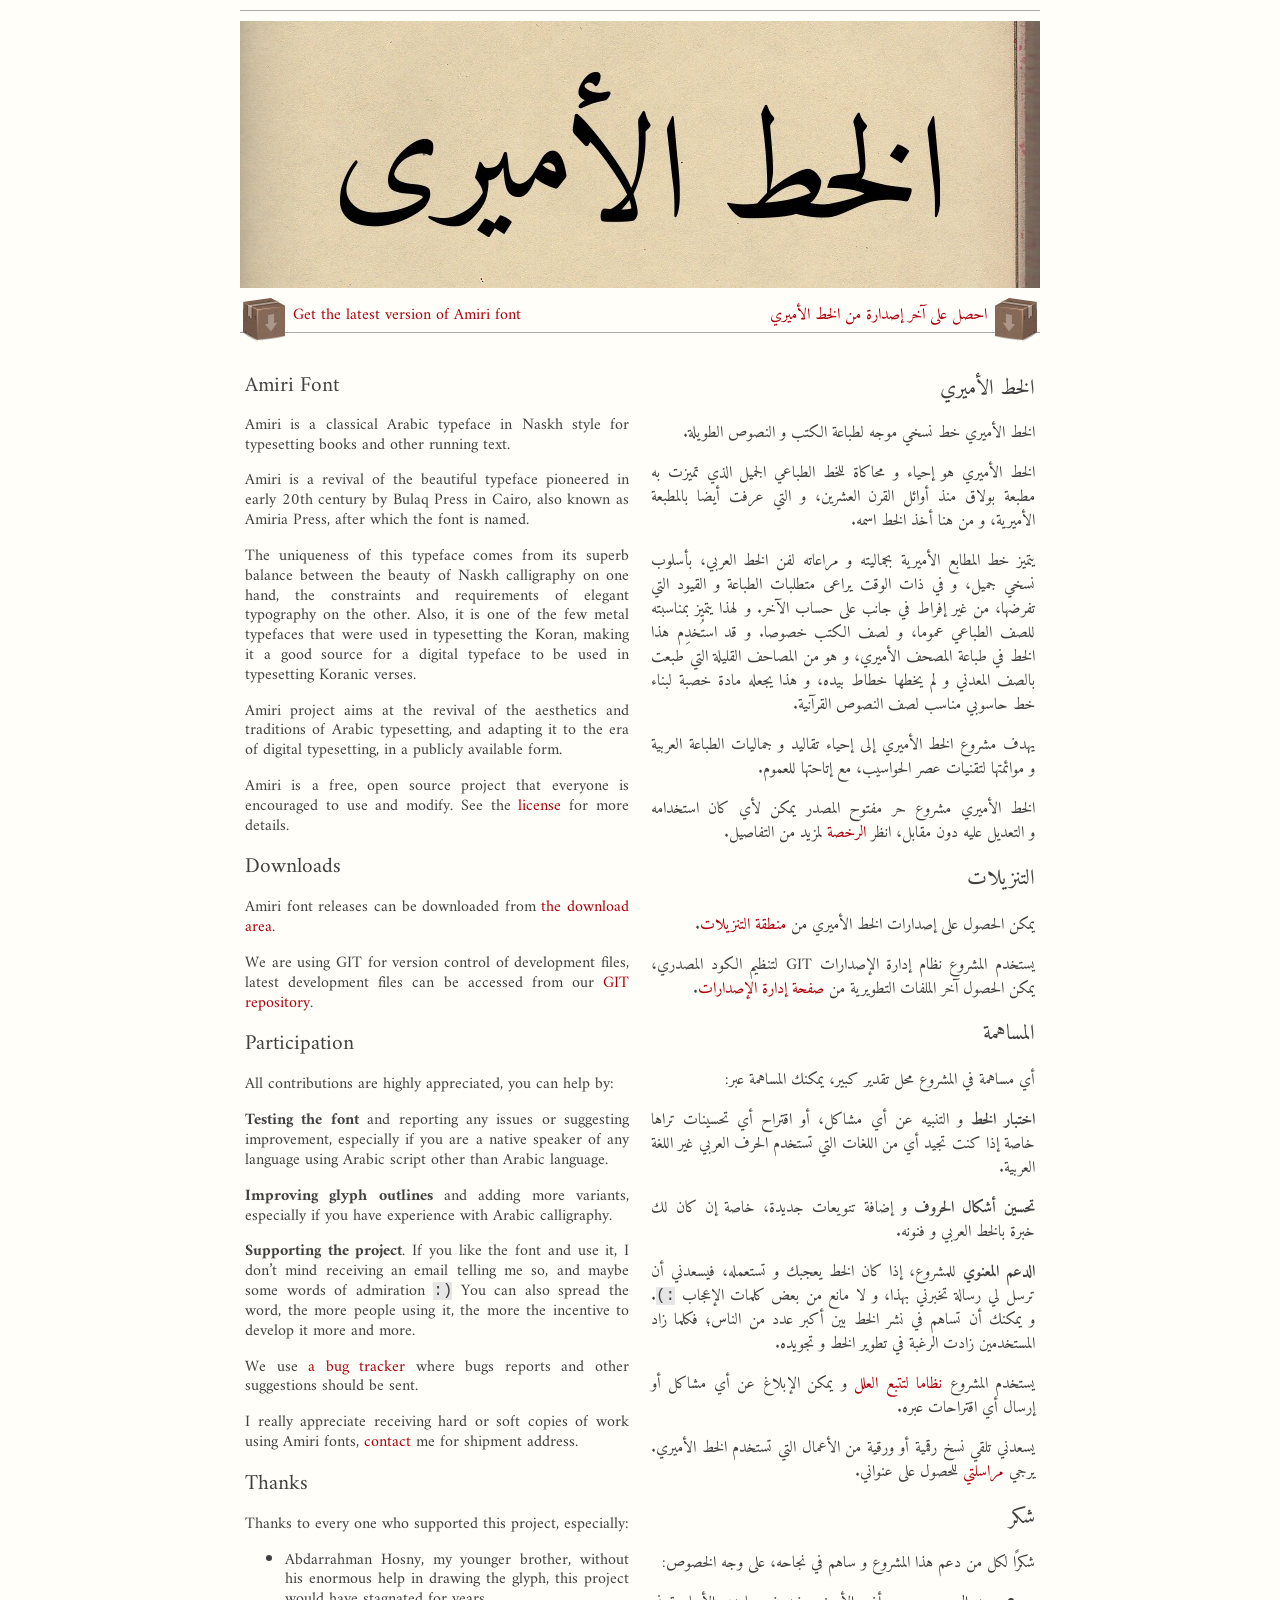
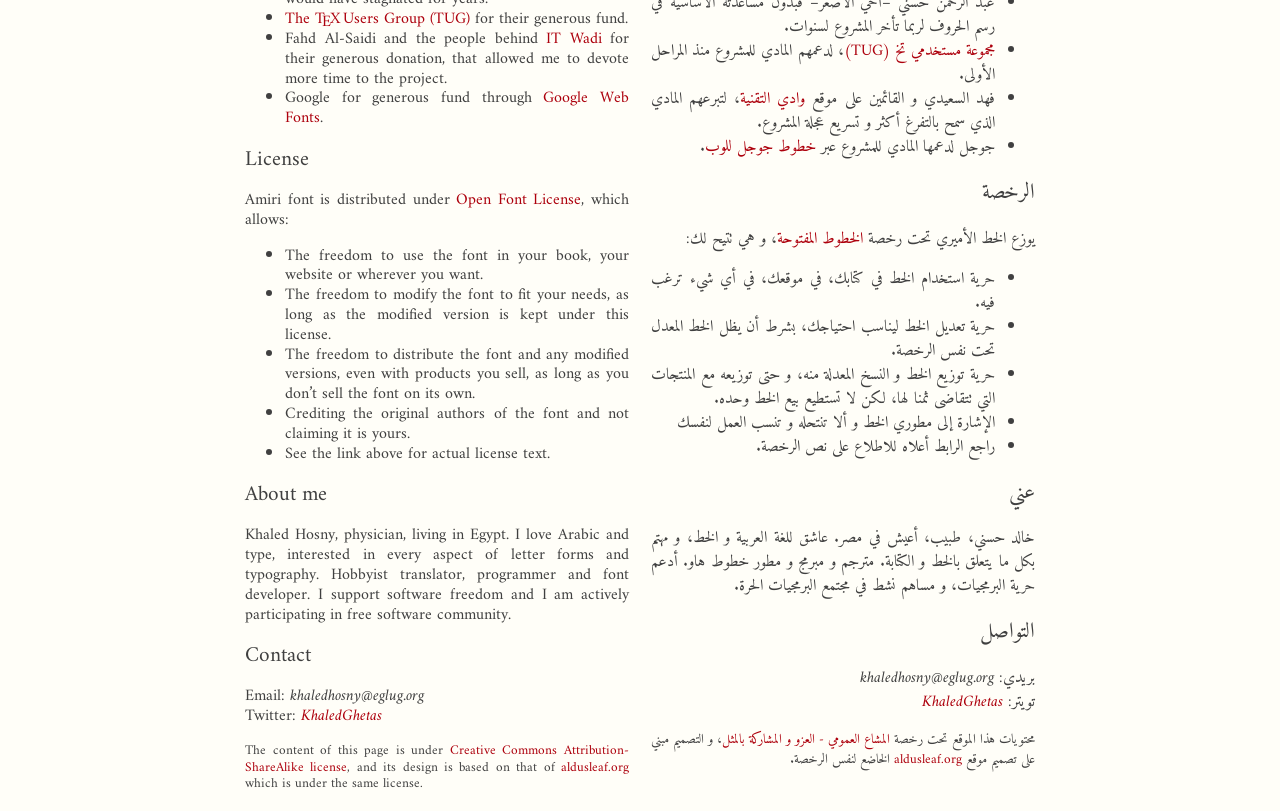
==== index.html @ 36c3dcbc "Another mobile try" ====
<!DOCTYPE html PUBLIC "-//W3C//DTD XHTML 1.0 Transitional//EN" "http://www.w3.org/TR/xhtml1/DTD/xhtml1-transitional.dtd">
<html xmlns="http://www.w3.org/1999/xhtml">
  <head>
    <meta http-equiv="content-type" content="text/html; charset=UTF-8"/>
    <meta name="viewport" content="width=device-width, initial-scale=1.0"/>
    <link href="favicon.png" rel="icon" type="image/png"/>
    <link href="style.css" rel="stylesheet" type="text/css"/>
    <title>مشروع الخط الأميري :: Amiri Font Project</title>
  </head>

  <body>
    <div class="banner">
      <p class="ar" lang="ar">
        <a href="https://github.com/khaledhosny/amiri-font/releases/latest">
          <img align="middle" src="download.png" alt="نزّل"/>
          احصل على آخر إصدارة من الخط الأميري
        </a>
      </p>
      <p class="en">
        <a href="https://github.com/khaledhosny/amiri-font/releases/latest">
          <img align="middle" src="download.png" alt="Download"/>
          Get the latest version of Amiri font
        </a>
      </p>
    </div>

    <div class="column ar" lang="ar">
      <h1>الخط الأميري</h1>
      <p>الخط الأميري خط نسخي موجه لطباعة الكتب و النصوص الطويلة.</p>

      <p>الخط الأميري هو إحياء و محاكاة للخط الطباعي الجميل الذي تميزت به مطبعة
      بولاق منذ أوائل القرن العشرين، و التي عرفت أيضا بالمطبعة الأميرية، و من هنا
      أخذ الخط اسمه.</p>

      <p>يتميز خط المطابع الأميرية بجماليته و مراعاته لفن الخط العربي، بأسلوب
      نسخي جميل، و في ذات الوقت يراعى متطلبات الطباعة و القيود التي تفرضها، من
      غير إفراط في جانب على حساب الآخر. و لهذا يتميز بمناسبته للصف الطباعي
      عموما، و لصف الكتب خصوصا.  و قد استُخدِم هذا الخط في طباعة المصحف الأميري،
      و هو من المصاحف القليلة التي طبعت بالصف المعدني و لم يخطها خطاط بيده،
      و هذا يجعله مادة خصبة لبناء خط حاسوبي مناسب لصف النصوص القرآنية.</p>

      <p>يهدف مشروع الخط الأميري إلى إحياء تقاليد و جماليات الطباعة العربية
      و موائمتها لتقنيات عصر الحواسيب، مع إتاحتها للعموم.</p>

      <p>الخط الأميري مشروع حر مفتوح المصدر يمكن لأي كان استخدامه و التعديل
      عليه دون مقابل، انظر <a href="#الرخصة">الرخصة</a> لمزيد من
      التفاصيل.</p>

      <h2>التنزيلات</h2>
      <p>يمكن الحصول على إصدارات الخط الأميري من
      <a href="https://github.com/khaledhosny/amiri-font/releases">منطقة التنزيلات</a>.</p>

      <p>يستخدم المشروع نظام إدارة الإصدارات GIT لتنظيم الكود المصدري، يمكن
      الحصول آخر الملفات التطويرية من
      <a href="https://github.com/khaledhosny/amiri-font">صفحة إدارة الإصدارات</a>.</p>

      <h2>المساهمة</h2>
      <p>أي مساهمة في المشروع محل تقدير كبير، يمكنك المساهمة عبر:</p>

      <p><strong>اختبار الخط</strong> و التنبيه عن أي مشاكل، أو اقتراح أي
      تحسينات تراها خاصة إذا كنت تجيد أي من اللغات التي تستخدم الحرف العربي
      غير اللغة العربية.</p>

      <p><strong>تحسين أشكال الحروف</strong> و إضافة تنويعات جديدة، خاصة إن
      كان لك خبرة بالخط العربي و فنونه.</p>

      <p><strong>الدعم المعنوي</strong> للمشروع، إذا كان الخط يعجبك و تستعمله،
      فيسعدني أن ترسل لي رسالة تخبرني بهذا، و لا مانع من بعض كلمات الإعجاب
      <code>:)</code>. و يمكنك أن تساهم في نشر الخط بين أكبر عدد من الناس؛ فكلما
      زاد المستخدمين زادت الرغبة في تطوير الخط و تجويده.</p>

      <p>يستخدم المشروع
      <a href="https://github.com/khaledhosny/amiri-font/issues">نظاما لتتبع العلل</a>
      و يمكن الإبلاغ عن أي مشاكل أو إرسال أي اقتراحات عبره.</p>

      <p>يسعدني تلقي نسخ رقمية أو ورقية من الأعمال التي تستخدم الخط الأميري.
      يرجي <a href="#تواصل">مراسلتي</a> للحصول على عنواني.</p>

      <h2>شكر</h2>

      <p>شكرًا لكل من دعم هذا المشروع و ساهم في نجاحه، على وجه الخصوص:</p>

      <ul>
        <li>عبد الرحمن حسني –أخي الأصغر– فبدون مساعدته الأساسية في رسم
        الحروف لربما تأخر المشروع لسنوات.</li>
        <li><a href="http://tug.org">مجموعة مستخدمي تخ (TUG)</a>،
        لدعمهم المادي للمشروع منذ المراحل الأولى.</li>
        <li>فهد السعيدي و القائمين على موقع
        <a href="http://itwadi.com">وادي التقنية</a>،
        لتبرعهم المادي الذي سمح بالتفرغ أكثر و تسريع عجلة المشروع.</li>
        <li>جوجل لدعمها المادي للمشروع عبر
        <a href="http://www.google.com/webfonts">خطوط جوجل للوب</a>.</li>
      </ul>

      <h2 id="الرخصة">الرخصة</h2>
      <p>يوزع الخط الأميري تحت رخصة
      <a href="http://scripts.sil.org/OFL">الخطوط المفتوحة</a>، و هي تتيح لك:</p>
      <ul>
        <li>حرية استخدام الخط في كتابك، في موقعك، في أي شيء ترغب فيه.</li>
        <li>حرية تعديل الخط ليناسب احتياجك، بشرط أن يظل الخط المعدل تحت نفس
        الرخصة.</li>
        <li>حرية توزيع الخط و النسخ المعدلة منه، و حتى توزيعه مع المنتجات
        التي تتقاضى ثمنا لها، لكن لا تستطيع بيع الخط وحده.</li>
        <li>الإشارة إلى مطوري الخط و ألا تنتحله و تنسب العمل لنفسك</li>
        <li>راجع الرابط أعلاه للاطلاع على نص الرخصة.</li>
      </ul>

      <h2>عني</h2>
      <p>خالد حسني، طبيب، أعيش في مصر. عاشق للغة العربية و الخط، و مهتم بكل ما
      يتعلق بالخط و الكتابة. مترجم و مبرمج و مطور خطوط هاو. أدعم حرية البرمجيات،
      و مساهم نشط في مجتمع البرمجيات الحرة.</p>

      <h2 id="تواصل">التواصل</h2>
      <p>بريدي: <em>khaledhosny@eglug.org</em></br>
      تويتر: <a href="http://twitter.com/khaledghetas"><em>KhaledGhetas</em></a></p>

      <p><small>محتويات هذا الموقع تحت رخصة
      <a href="http://creativecommons.org/licenses/by-sa/3.0/">المشاع العمومي - العزو و المشاركة بالمثل</a>،
      و التصميم مبني على تصميم موقع
      <a href="http://aldusleaf.org/">aldusleaf.org</a>
      الخاضع لنفس الرخصة.</small></p>
    </div>

    <div class="column en" lang="en">
      <h1>Amiri Font</h1>
      <p>Amiri is a classical Arabic typeface in Naskh style for typesetting
      books and other running text.</p>

      <p>Amiri is a revival of the beautiful typeface pioneered in early 20th
      century by Bulaq Press in Cairo, also known as Amiria Press, after which
      the font is named.</p>

      <p>The uniqueness of this typeface comes from its superb balance between
      the beauty of Naskh calligraphy on one hand, the constraints and
      requirements of elegant typography on the other.  Also, it is one of the
      few metal typefaces that were used in typesetting the Koran, making it a
      good source for a digital typeface to be used in typesetting Koranic
      verses.</p>

      <p>Amiri project aims at the revival of the aesthetics and traditions of
      Arabic typesetting, and adapting it to the era of digital typesetting, in
      a publicly available form.</p>

      <p>Amiri is a free, open source project that everyone is encouraged to
      use and modify. See the <a href="#license">license</a> for more
      details.</p>

      <h2>Downloads</h2>
      <p>Amiri font releases can be downloaded from
      <a href="https://github.com/khaledhosny/amiri-font/releases">the download area</a>.
      </p>

      <p>We are using GIT for version control of development files, latest
      development files can be accessed from our
      <a href="https://github.com/khaledhosny/amiri-font">GIT repository</a>.
      </p>

      <h2>Participation</h2>

      <p>All contributions are highly appreciated, you can help by:</p>

      <p><strong>Testing the font</strong> and reporting any issues or
      suggesting improvement, especially if you are a native speaker of any
      language using Arabic script other than Arabic language.</p>

      <p><strong>Improving glyph outlines</strong> and adding more variants,
      especially if you have experience with Arabic calligraphy.</p>

      <p><strong>Supporting the project</strong>.  If you like the font and
      use it, I don’t mind receiving an email telling me so, and maybe some
      words of admiration <code>:)</code> You can also spread the word, the more
      people using it, the more the incentive to develop it more and
      more.</p>

      <p>We use
      <a href="https://github.com/khaledhosny/amiri-font/issues">a bug tracker</a>
      where bugs reports and other suggestions should be sent.</p>

      <p>I really appreciate receiving hard or soft copies of work using Amiri
      fonts, <a href="#contact">contact</a> me for shipment address.</p>

      <h2>Thanks</h2>

      <p>Thanks to every one who supported this project, especially:</p>

      <ul>
        <li>Abdarrahman Hosny, my younger brother, without his enormous
        help in drawing the glyph, this project would have stagnated for
        years.</li>
        <li><a href="http://tug.org">The <span class="TEX">T<span
              class="E">E</span>X</span> Users Group (TUG)</a> for their
        generous fund.</li>
        <li>Fahd Al-Saidi and the people behind
        <a href="http://itwadi.com">IT Wadi</a> for their generous
        donation, that allowed me to devote more time to the project.</li>
        <li>Google for generous fund through
        <a href="http://www.google.com/webfonts">Google Web Fonts</a>.</li>
      </ul>

      <h2 id="license">License</h2>
      <p>Amiri font is distributed under
      <a href="http://scripts.sil.org/OFL">Open Font License</a>,
      which allows:</p>

      <ul>
        <li>The freedom to use the font in your book, your website
        or wherever you want.</li>
        <li>The freedom to modify the font to fit your needs, as
        long as the modified version is kept under this license.</li>
        <li>The freedom to distribute the font and any modified
        versions, even with products you sell, as long as you don’t
        sell the font on its own.</li>
        <li>Crediting the original authors of the font and
        not claiming it is yours.</li>
        <li>See the link above for actual license text.</li>
      </ul>

      <h2>About me</h2>
      <p>Khaled Hosny, physician, living in Egypt.  I love Arabic and type,
      interested in every aspect of letter forms and typography. Hobbyist
      translator, programmer and font developer.  I support software freedom
      and I am actively participating in free software community.</p>

      <h2 id="contact">Contact</h2>
      <p>Email: <em>khaledhosny@eglug.org</em></br>
      Twitter: <a href="http://twitter.com/khaledghetas"><em>KhaledGhetas</em></a></p>

      <p><small>The content of this page is under
      <a href="http://creativecommons.org/licenses/by-sa/3.0/" target="_blank">Creative Commons Attribution-ShareAlike license</a>,
      and its design is based on that of <a href="http://aldusleaf.org/">aldusleaf.org</a>
      which is under the same license.</small></p>
    </div>
  </body>
</html>
---- style.css ----
@import url(http://fonts.googleapis.com/css?family=Amiri:400,700,400italic&subset=latin,arabic);

html {
   color: #404040;
   background-color: #fffef8
}

body {
   margin: 0 auto;
   width: 800px;
   font-family: Amiri, serif;
   font-size: 12pt;
   text-align: justify;
}

h1, h2 {
   font-size: 16pt;
   font-weight: 400;
}

a {
   text-decoration: none;
   color: #ad000d;
}

code {
   background: #E6E6E6;
   font-family: Inconsolata, monospace;
}

.ar {
   direction: rtl;
   line-height: 1.5;
   float: right;
   right: 5px;
}

.en {
   hyphens: auto;
   -moz-hyphens: auto;
   -webkit-hyphens: auto;
   direction: ltr;
   line-height: 1.24;
   float: left;
   left: 5px;
}

.column {
   position: relative;
   width: 48%;
}

.banner {
   background: url(banner.jpg) no-repeat 0 10px  /100%;
   border-top: 1px solid #aaaaaa;
   border-bottom: 1px solid #aaaaaa;
   margin: 10px 0;
   padding-top: 33.5%;
   padding-bottom: 53px;
}

.banner .ar img {
   transform: scaleX(-1);
}

span.TEX {
   letter-spacing: -0.125em;
}

span.TEX span.E {
   left: -0.0417em;
   position: relative;
   top: 0.5ex;
}

@media screen and (max-device-width: 800px) {
   body {
      width: 100%;
   }
}

@media screen and (max-device-width: 600px) {
   .column {
      width: 98%;
   }

   .ar, .en {
      float: none;
      margin: 0 auto;
      right: 0px;
      left: 0px;
   }

   .banner {
      background-image: none;
      border: none;
      padding: 5px;
      margin: 0 auto;
   }

   h1 {
      text-align: center;
   }

   .banner img {
      display: none;
   }
}
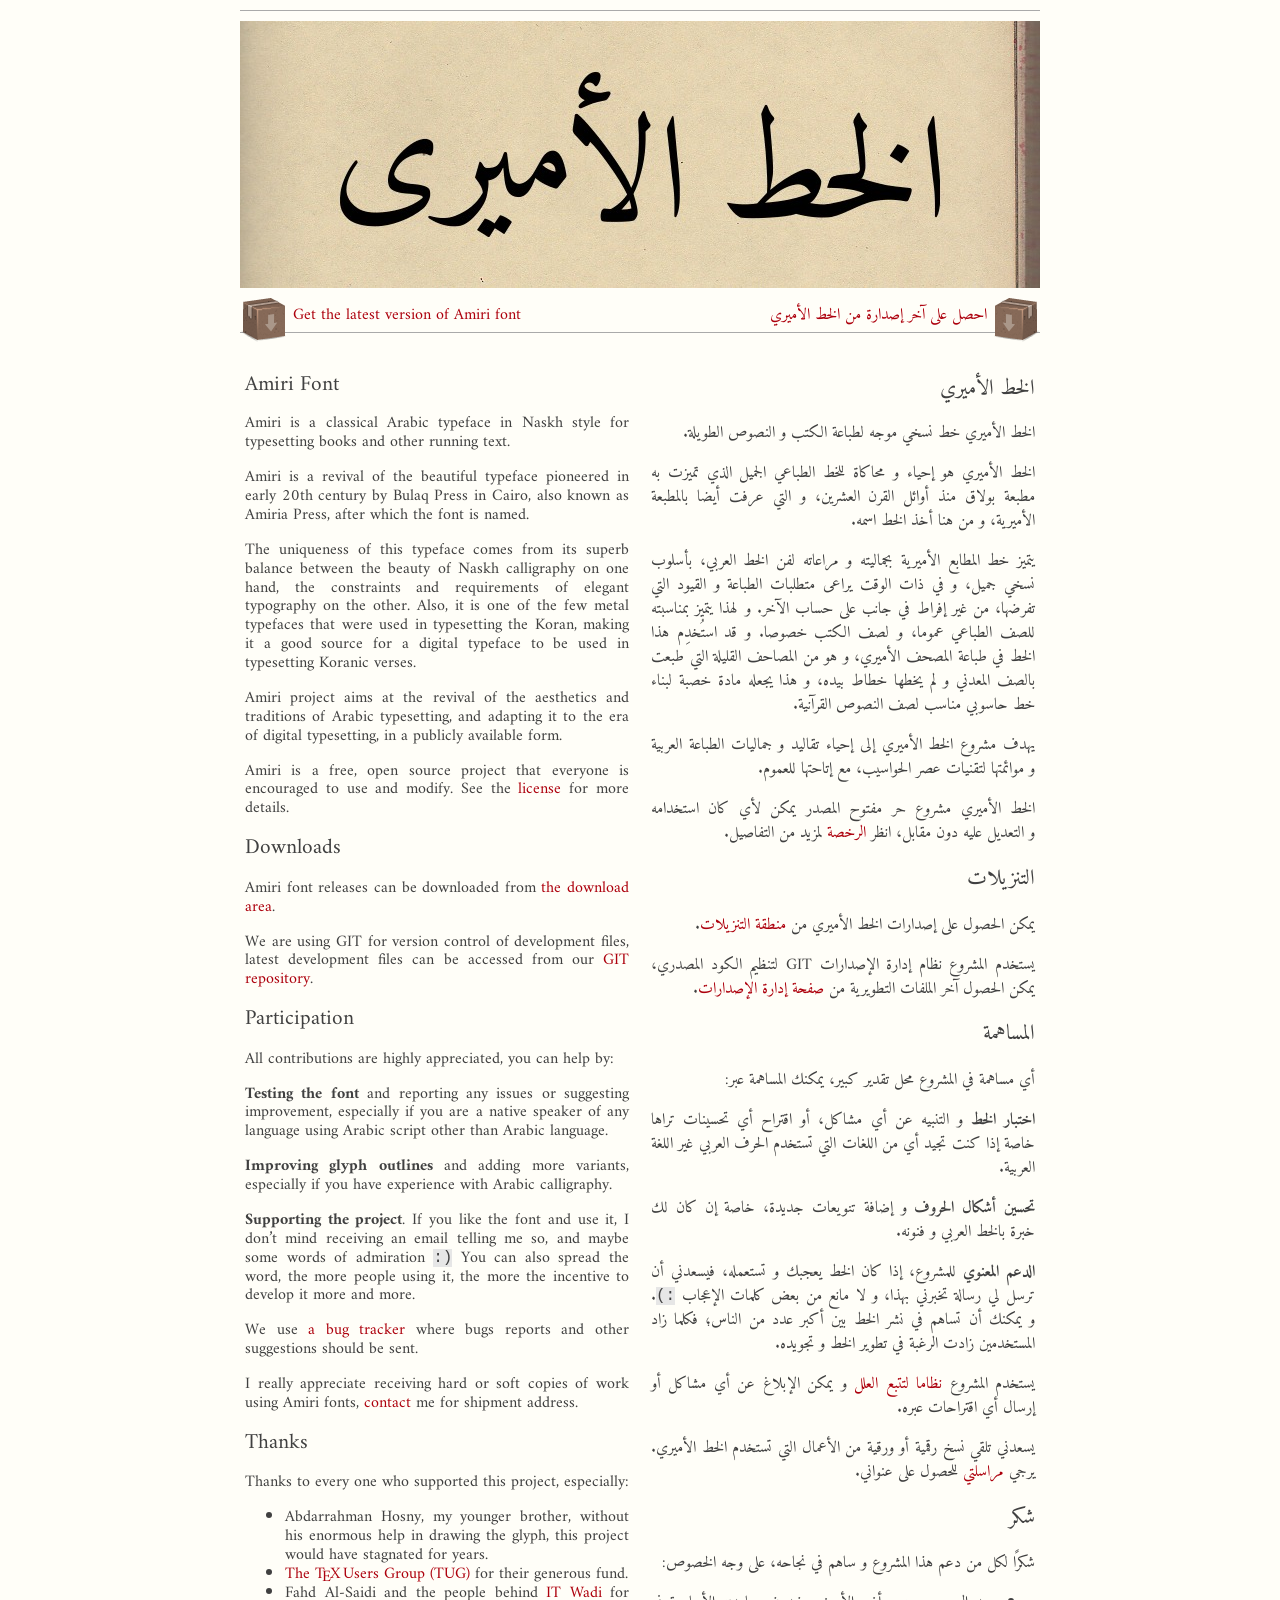
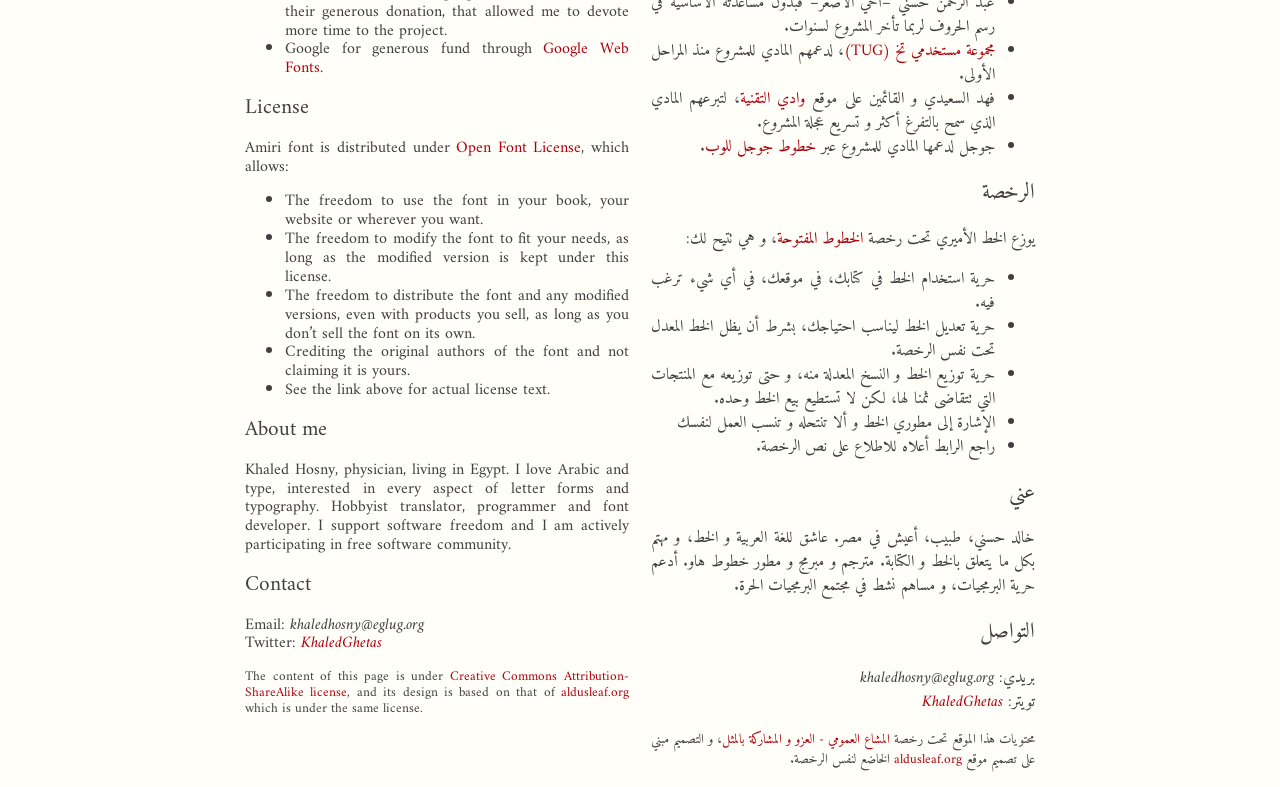
==== commit ec6daca1: "Update URL" ====
--- a/index.html
+++ b/index.html
@@ -11,13 +11,13 @@
   <body>
     <div class="banner">
       <p class="ar" lang="ar">
-        <a href="https://github.com/khaledhosny/amiri-font/releases/latest">
+        <a href="https://github.com/alif-type/amiri-font/releases/latest">
           <img align="middle" src="download.png" alt="نزّل"/>
           احصل على آخر إصدارة من الخط الأميري
         </a>
       </p>
       <p class="en">
-        <a href="https://github.com/khaledhosny/amiri-font/releases/latest">
+        <a href="https://github.com/alif-type/amiri-font/releases/latest">
           <img align="middle" src="download.png" alt="Download"/>
           Get the latest version of Amiri font
         </a>
@@ -48,11 +48,11 @@
 
       <h2>التنزيلات</h2>
       <p>يمكن الحصول على إصدارات الخط الأميري من
-      <a href="https://github.com/khaledhosny/amiri-font/releases">منطقة التنزيلات</a>.</p>
+      <a href="https://github.com/alif-type/amiri-font/releases">منطقة التنزيلات</a>.</p>
 
       <p>يستخدم المشروع نظام إدارة الإصدارات GIT لتنظيم الكود المصدري، يمكن
       الحصول آخر الملفات التطويرية من
-      <a href="https://github.com/khaledhosny/amiri-font">صفحة إدارة الإصدارات</a>.</p>
+      <a href="https://github.com/alif-type/amiri-font">صفحة إدارة الإصدارات</a>.</p>
 
       <h2>المساهمة</h2>
       <p>أي مساهمة في المشروع محل تقدير كبير، يمكنك المساهمة عبر:</p>
@@ -70,7 +70,7 @@
       زاد المستخدمين زادت الرغبة في تطوير الخط و تجويده.</p>
 
       <p>يستخدم المشروع
-      <a href="https://github.com/khaledhosny/amiri-font/issues">نظاما لتتبع العلل</a>
+      <a href="https://github.com/alif-type/amiri-font/issues">نظاما لتتبع العلل</a>
       و يمكن الإبلاغ عن أي مشاكل أو إرسال أي اقتراحات عبره.</p>
 
       <p>يسعدني تلقي نسخ رقمية أو ورقية من الأعمال التي تستخدم الخط الأميري.
@@ -147,12 +147,12 @@
 
       <h2>Downloads</h2>
       <p>Amiri font releases can be downloaded from
-      <a href="https://github.com/khaledhosny/amiri-font/releases">the download area</a>.
+      <a href="https://github.com/alif-type/amiri-font/releases">the download area</a>.
       </p>
 
       <p>We are using GIT for version control of development files, latest
       development files can be accessed from our
-      <a href="https://github.com/khaledhosny/amiri-font">GIT repository</a>.
+      <a href="https://github.com/alif-type/amiri-font">GIT repository</a>.
       </p>
 
       <h2>Participation</h2>
@@ -173,7 +173,7 @@
       more.</p>
 
       <p>We use
-      <a href="https://github.com/khaledhosny/amiri-font/issues">a bug tracker</a>
+      <a href="https://github.com/alif-type/amiri-font/issues">a bug tracker</a>
       where bugs reports and other suggestions should be sent.</p>
 
       <p>I really appreciate receiving hard or soft copies of work using Amiri
--- a/style.css
+++ b/style.css
@@ -1,4 +1,5 @@
-@import url(http://fonts.googleapis.com/css?family=Amiri:400,700,400italic&subset=latin,arabic);
+@import url(http://fonts.googleapis.com/css?family=Amiri:400,700&subset=latin,arabic);
+@import url(http://fonts.googleapis.com/css?family=Amiri:400italic&subset=latin);
 
 html {
    color: #404040;
@@ -40,7 +41,7 @@
    -moz-hyphens: auto;
    -webkit-hyphens: auto;
    direction: ltr;
-   line-height: 1.24;
+   line-height: 1.18;
    float: left;
    left: 5px;
 }
@@ -73,13 +74,13 @@
    top: 0.5ex;
 }
 
-@media screen and (max-device-width: 800px) {
+@media screen and (max-width: 800px) {
    body {
       width: 100%;
    }
 }
 
-@media screen and (max-device-width: 600px) {
+@media screen and (max-width: 500px) {
    .column {
       width: 98%;
    }
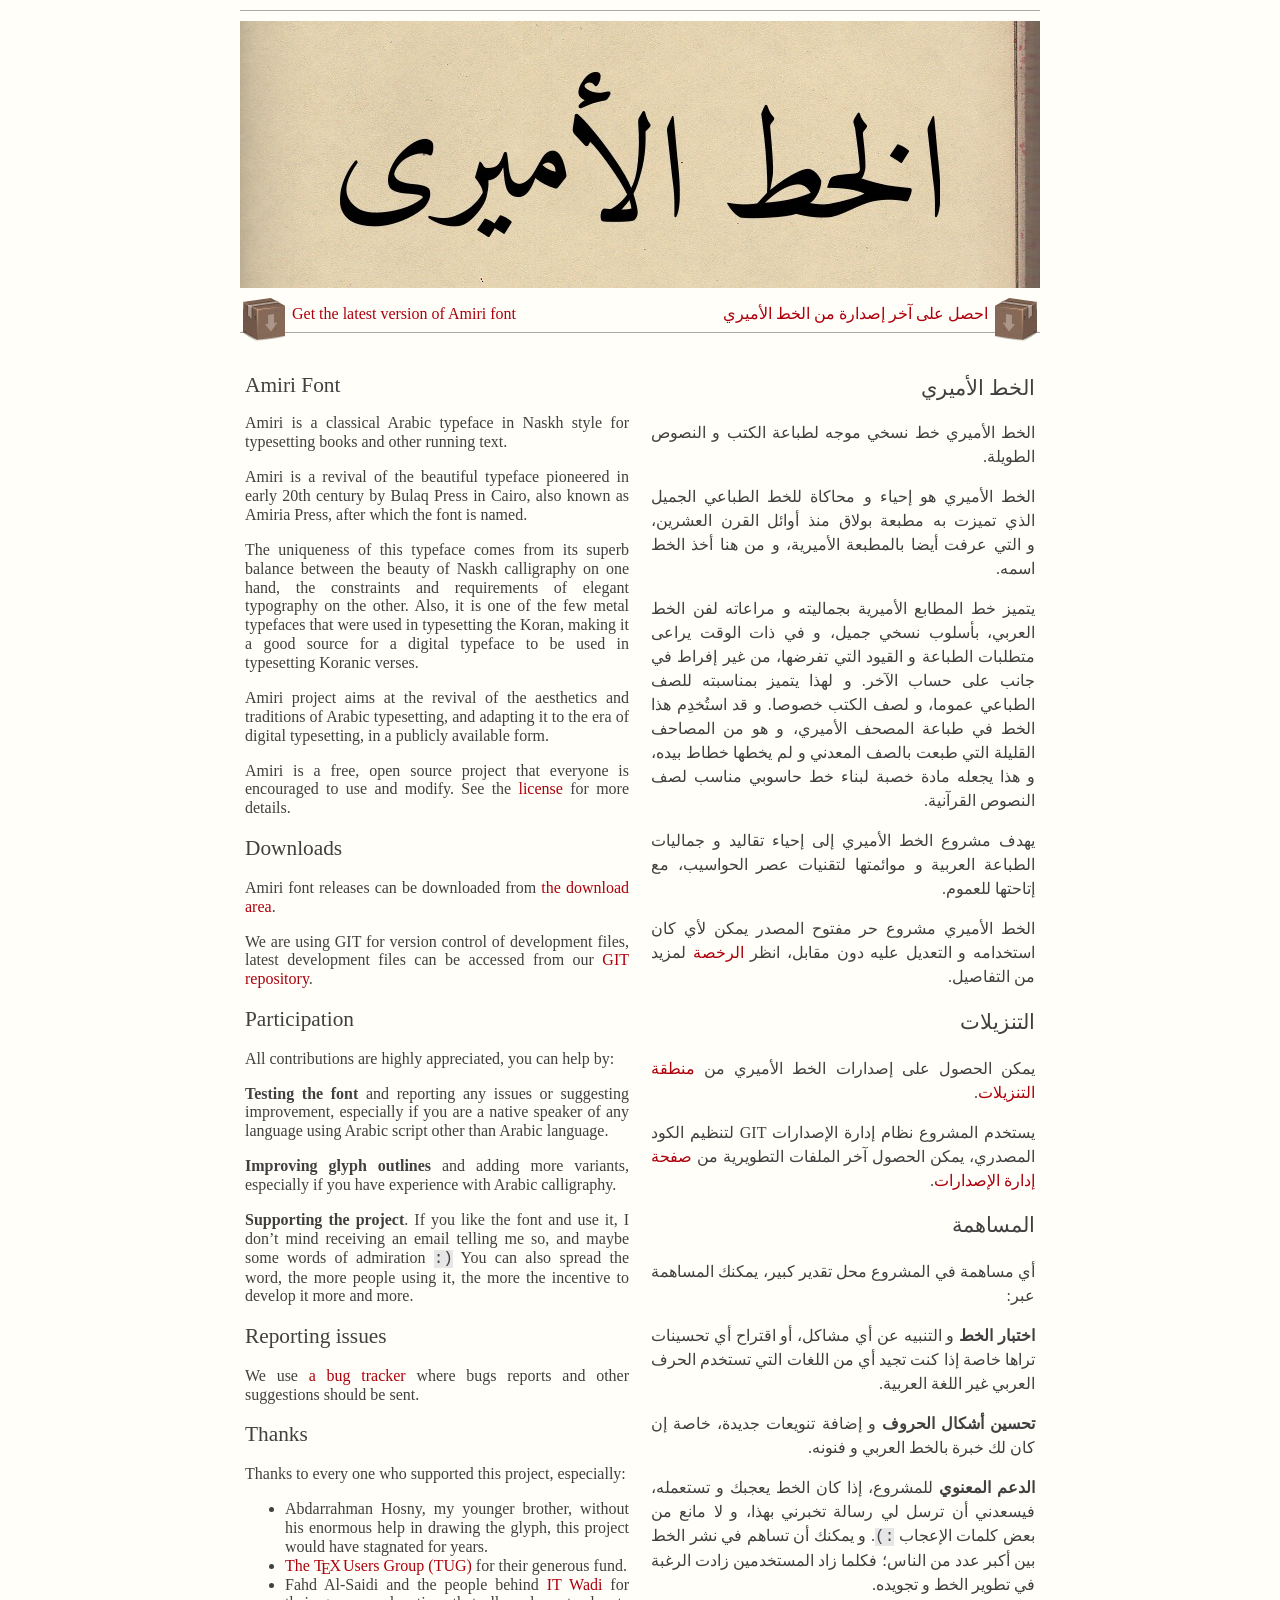
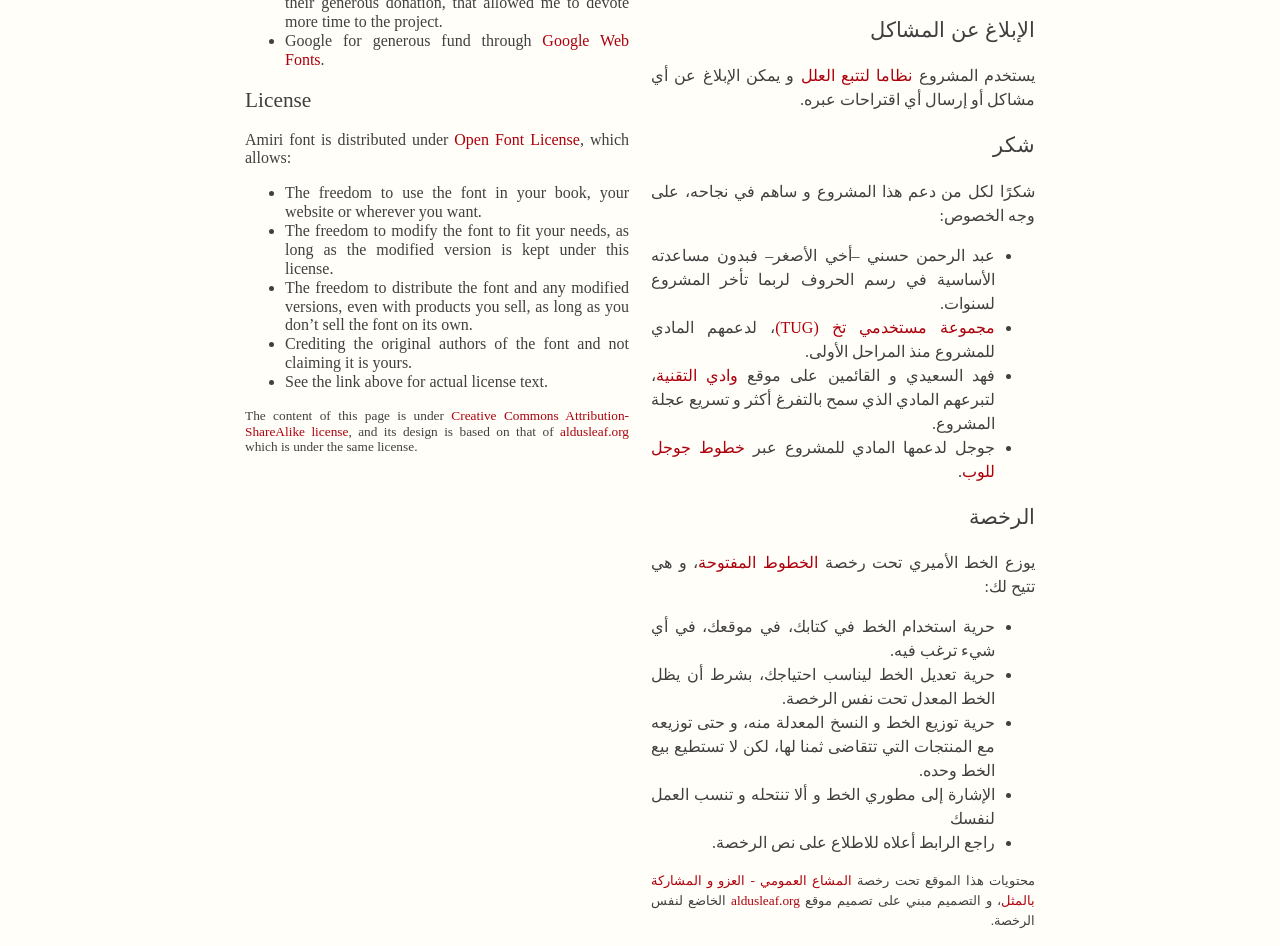
==== commit 66a4d999: "Remove email and twitter, make clear where to report issues" ====
--- a/index.html
+++ b/index.html
@@ -6,6 +6,14 @@
     <link href="favicon.png" rel="icon" type="image/png"/>
     <link href="style.css" rel="stylesheet" type="text/css"/>
     <title>مشروع الخط الأميري :: Amiri Font Project</title>
+    <!-- Global site tag (gtag.js) - Google Analytics -->
+    <script async src="https://www.googletagmanager.com/gtag/js?id=UA-10250277-5"></script>
+    <script>
+      window.dataLayer = window.dataLayer || [];
+      function gtag(){dataLayer.push(arguments);}
+      gtag('js', new Date());
+      gtag('config', 'UA-10250277-5');
+    </script>
   </head>
 
   <body>
@@ -69,12 +77,10 @@
       <code>:)</code>. و يمكنك أن تساهم في نشر الخط بين أكبر عدد من الناس؛ فكلما
       زاد المستخدمين زادت الرغبة في تطوير الخط و تجويده.</p>
 
+      <h2>الإبلاغ عن المشاكل</h2>
       <p>يستخدم المشروع
       <a href="https://github.com/alif-type/amiri-font/issues">نظاما لتتبع العلل</a>
       و يمكن الإبلاغ عن أي مشاكل أو إرسال أي اقتراحات عبره.</p>
-
-      <p>يسعدني تلقي نسخ رقمية أو ورقية من الأعمال التي تستخدم الخط الأميري.
-      يرجي <a href="#تواصل">مراسلتي</a> للحصول على عنواني.</p>
 
       <h2>شكر</h2>
 
@@ -105,15 +111,6 @@
         <li>راجع الرابط أعلاه للاطلاع على نص الرخصة.</li>
       </ul>
 
-      <h2>عني</h2>
-      <p>خالد حسني، طبيب، أعيش في مصر. عاشق للغة العربية و الخط، و مهتم بكل ما
-      يتعلق بالخط و الكتابة. مترجم و مبرمج و مطور خطوط هاو. أدعم حرية البرمجيات،
-      و مساهم نشط في مجتمع البرمجيات الحرة.</p>
-
-      <h2 id="تواصل">التواصل</h2>
-      <p>بريدي: <em>khaledhosny@eglug.org</em></br>
-      تويتر: <a href="http://twitter.com/khaledghetas"><em>KhaledGhetas</em></a></p>
-
       <p><small>محتويات هذا الموقع تحت رخصة
       <a href="http://creativecommons.org/licenses/by-sa/3.0/">المشاع العمومي - العزو و المشاركة بالمثل</a>،
       و التصميم مبني على تصميم موقع
@@ -172,12 +169,10 @@
       people using it, the more the incentive to develop it more and
       more.</p>
 
+      <h2>Reporting issues</h2>
       <p>We use
       <a href="https://github.com/alif-type/amiri-font/issues">a bug tracker</a>
       where bugs reports and other suggestions should be sent.</p>
-
-      <p>I really appreciate receiving hard or soft copies of work using Amiri
-      fonts, <a href="#contact">contact</a> me for shipment address.</p>
 
       <h2>Thanks</h2>
 
@@ -215,16 +210,6 @@
         <li>See the link above for actual license text.</li>
       </ul>
 
-      <h2>About me</h2>
-      <p>Khaled Hosny, physician, living in Egypt.  I love Arabic and type,
-      interested in every aspect of letter forms and typography. Hobbyist
-      translator, programmer and font developer.  I support software freedom
-      and I am actively participating in free software community.</p>
-
-      <h2 id="contact">Contact</h2>
-      <p>Email: <em>khaledhosny@eglug.org</em></br>
-      Twitter: <a href="http://twitter.com/khaledghetas"><em>KhaledGhetas</em></a></p>
-
       <p><small>The content of this page is under
       <a href="http://creativecommons.org/licenses/by-sa/3.0/" target="_blank">Creative Commons Attribution-ShareAlike license</a>,
       and its design is based on that of <a href="http://aldusleaf.org/">aldusleaf.org</a>
--- a/style.css
+++ b/style.css
@@ -1,5 +1,23 @@
-@import url(http://fonts.googleapis.com/css?family=Amiri:400,700&subset=latin,arabic);
-@import url(http://fonts.googleapis.com/css?family=Amiri:400italic&subset=latin);
+@font-face {
+  font-family: Amiri;
+  font-style: normal;
+  font-weight: 400;
+  src: url('Amiri-Regular.ttf') format('truetype');
+}
+
+@font-face {
+  font-family: Amiri;
+  font-style: normal;
+  font-weight: 700;
+  src: url('Amiri-Bold.ttf') format('truetype');
+}
+
+@font-face {
+  font-family: Amiri;
+  font-style: italic;
+  font-weight: 400;
+  src: url('Amiri-Slanted.ttf') format('truetype');
+}
 
 html {
    color: #404040;
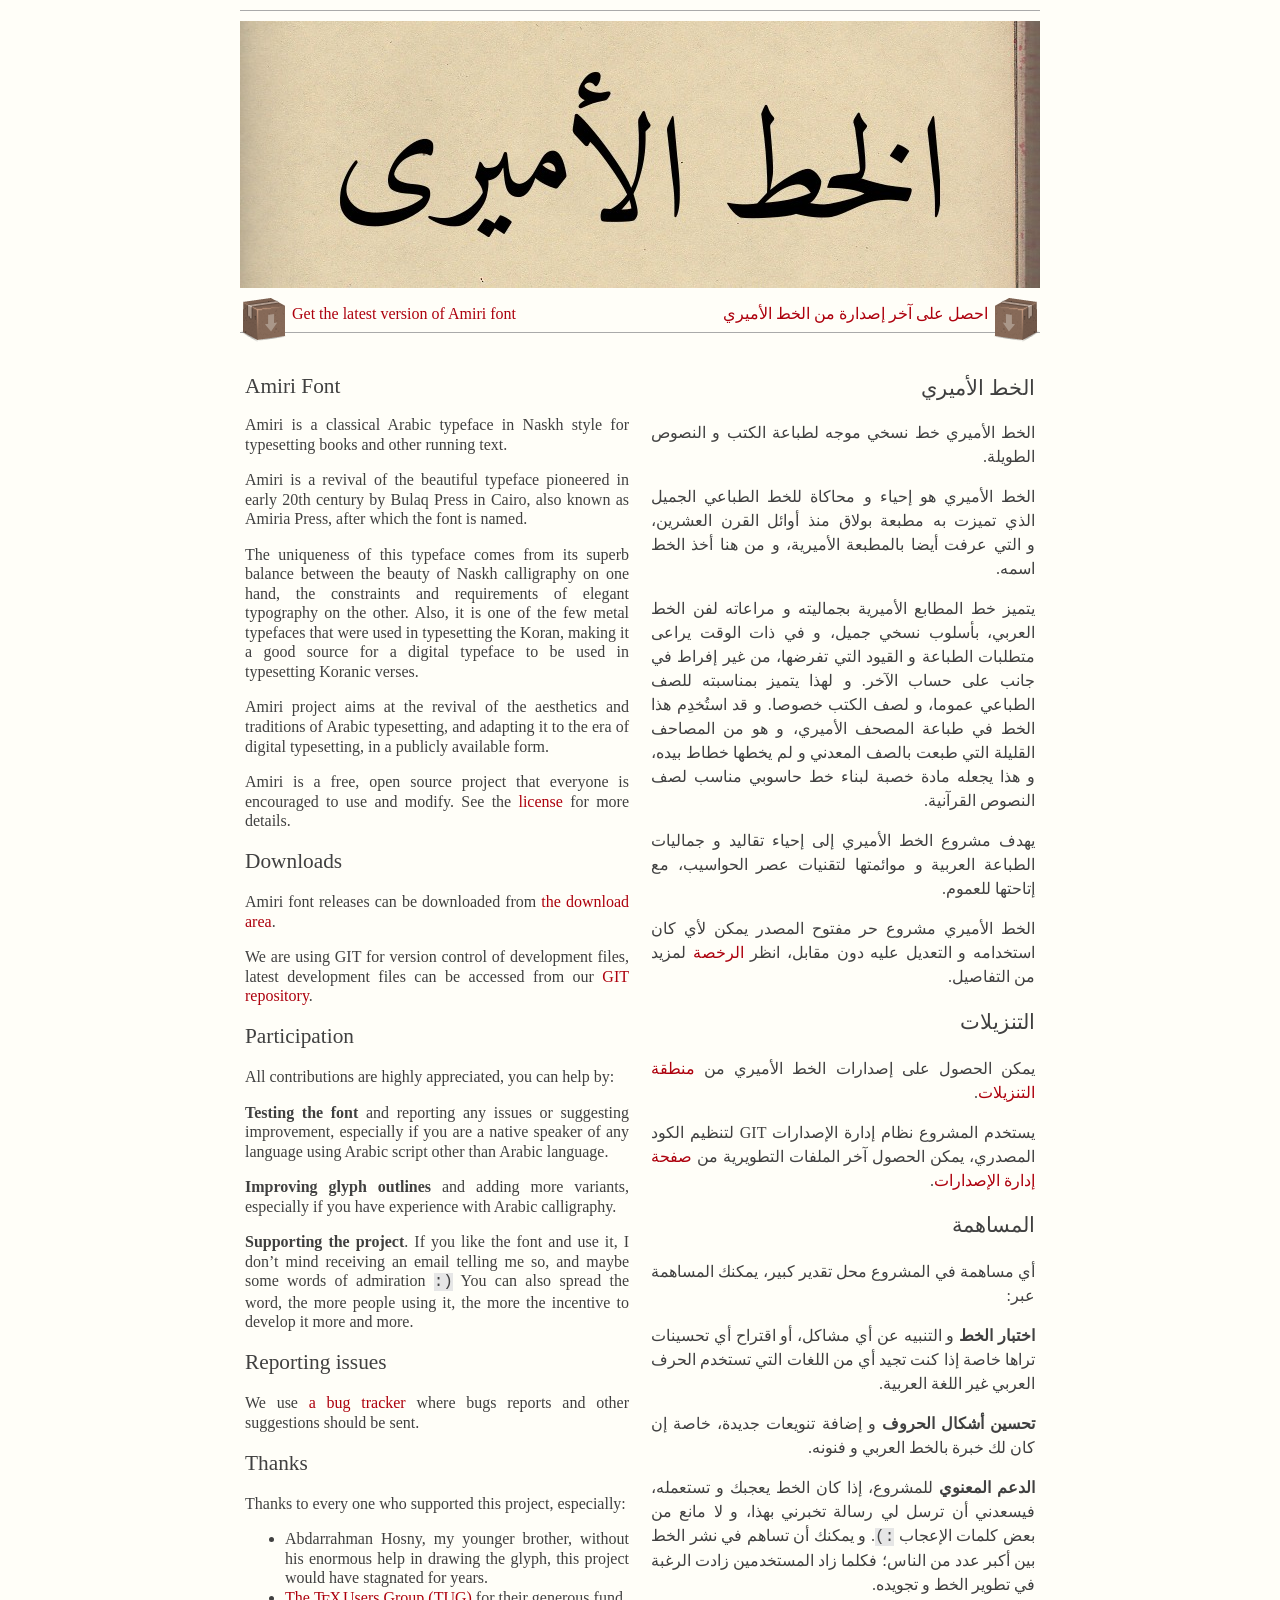
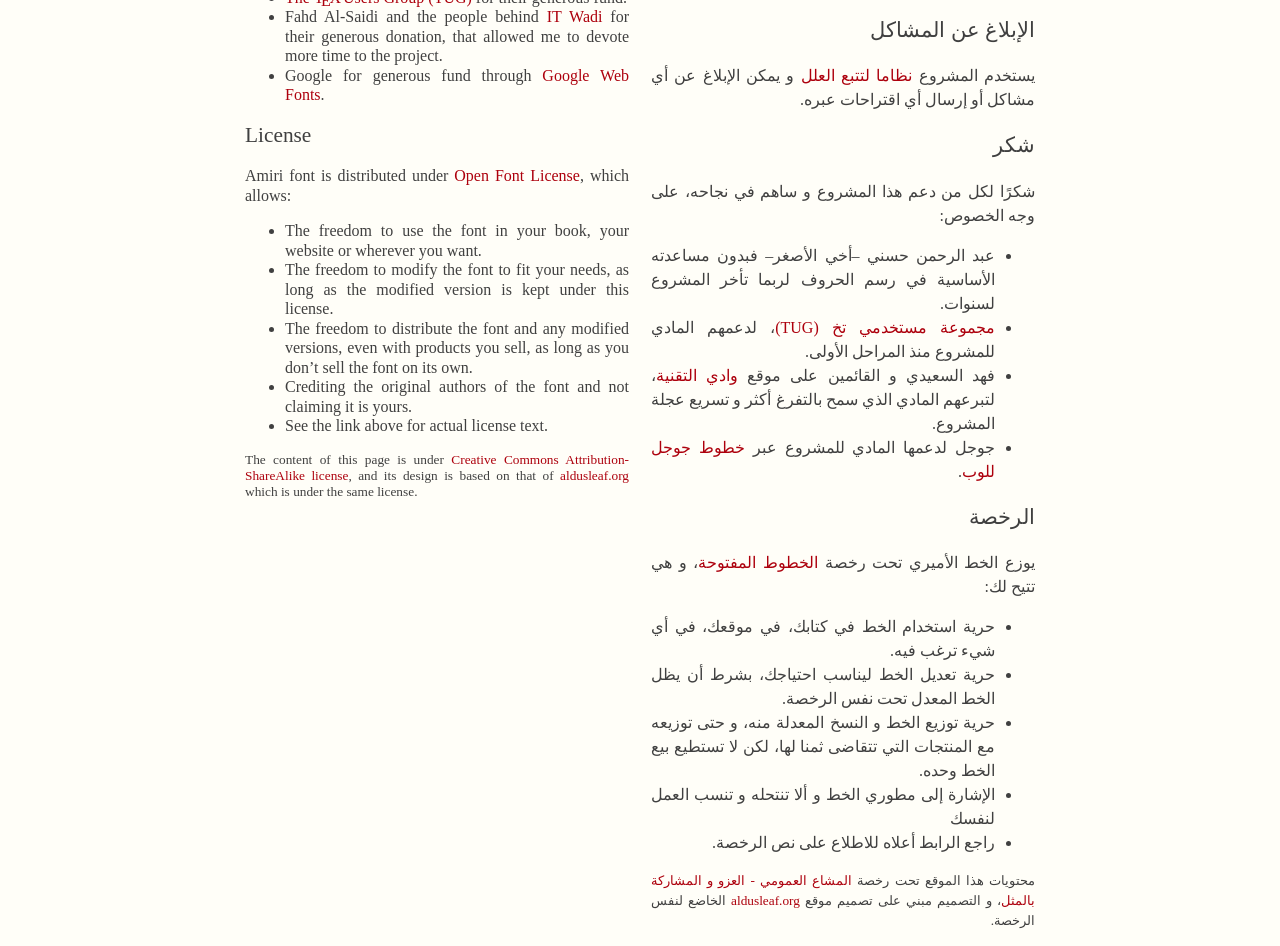
==== commit 120d72f7: "No more analytics" ====
--- a/index.html
+++ b/index.html
@@ -6,14 +6,6 @@
     <link href="favicon.png" rel="icon" type="image/png"/>
     <link href="style.css" rel="stylesheet" type="text/css"/>
     <title>مشروع الخط الأميري :: Amiri Font Project</title>
-    <!-- Global site tag (gtag.js) - Google Analytics -->
-    <script async src="https://www.googletagmanager.com/gtag/js?id=UA-10250277-5"></script>
-    <script>
-      window.dataLayer = window.dataLayer || [];
-      function gtag(){dataLayer.push(arguments);}
-      gtag('js', new Date());
-      gtag('config', 'UA-10250277-5');
-    </script>
   </head>
 
   <body>
--- a/style.css
+++ b/style.css
@@ -59,7 +59,7 @@
    -moz-hyphens: auto;
    -webkit-hyphens: auto;
    direction: ltr;
-   line-height: 1.18;
+   line-height: 1.22;
    float: left;
    left: 5px;
 }
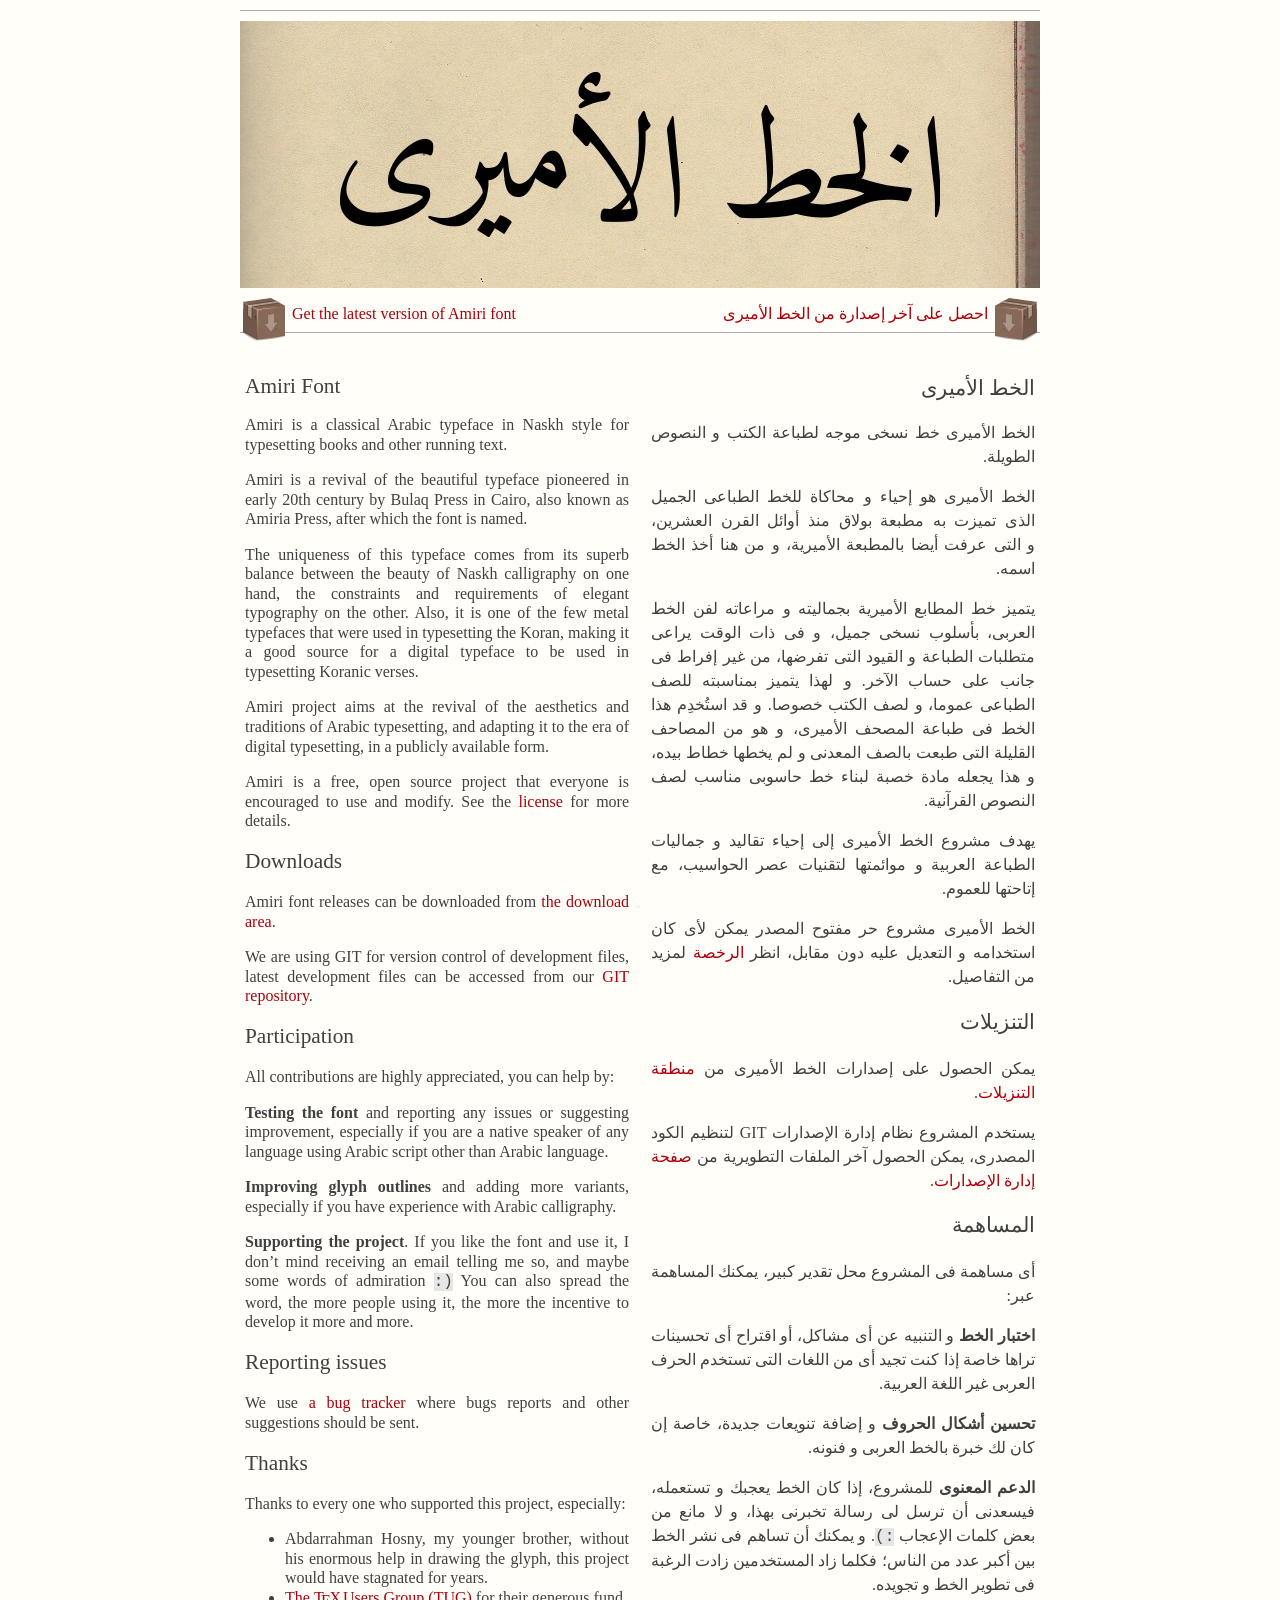
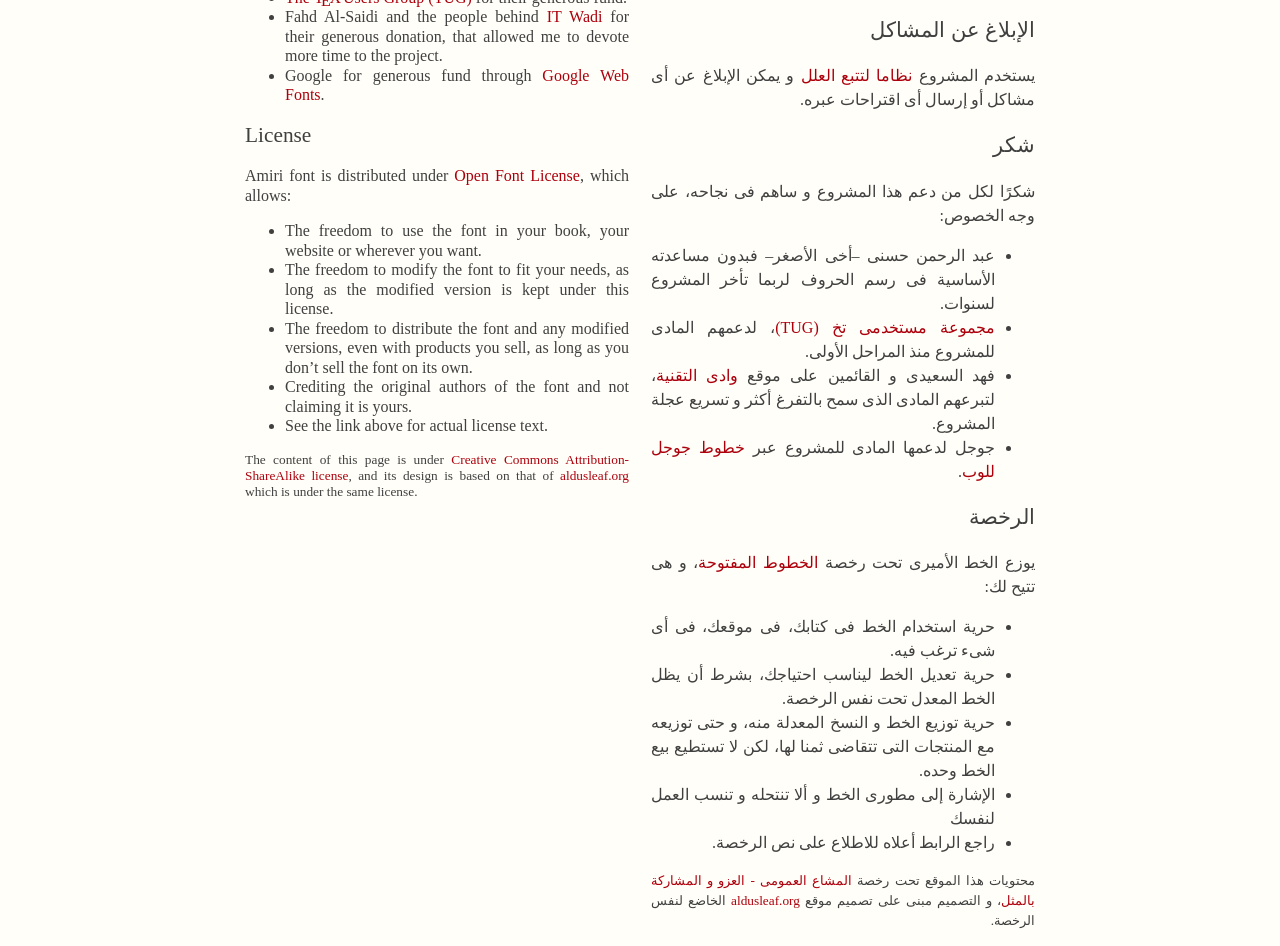
==== commit a7170f21: "Egyptian yeh" ====
--- a/index.html
+++ b/index.html
@@ -5,7 +5,7 @@
     <meta name="viewport" content="width=device-width, initial-scale=1.0"/>
     <link href="favicon.png" rel="icon" type="image/png"/>
     <link href="style.css" rel="stylesheet" type="text/css"/>
-    <title>مشروع الخط الأميري :: Amiri Font Project</title>
+    <title>مشروع الخط الأمیری :: Amiri Font Project</title>
   </head>
 
   <body>
@@ -13,7 +13,7 @@
       <p class="ar" lang="ar">
         <a href="https://github.com/alif-type/amiri-font/releases/latest">
           <img align="middle" src="download.png" alt="نزّل"/>
-          احصل على آخر إصدارة من الخط الأميري
+          احصل على آخر إصدارة من الخط الأمیری
         </a>
       </p>
       <p class="en">
@@ -25,87 +25,87 @@
     </div>
 
     <div class="column ar" lang="ar">
-      <h1>الخط الأميري</h1>
-      <p>الخط الأميري خط نسخي موجه لطباعة الكتب و النصوص الطويلة.</p>
-
-      <p>الخط الأميري هو إحياء و محاكاة للخط الطباعي الجميل الذي تميزت به مطبعة
-      بولاق منذ أوائل القرن العشرين، و التي عرفت أيضا بالمطبعة الأميرية، و من هنا
+      <h1>الخط الأمیری</h1>
+      <p>الخط الأمیری خط نسخی موجه لطباعة الكتب و النصوص الطویلة.</p>
+
+      <p>الخط الأمیری هو إحیاء و محاكاة للخط الطباعی الجمیل الذی تمیزت به مطبعة
+      بولاق منذ أوائل القرن العشرین، و التی عرفت أیضا بالمطبعة الأمیریة، و من هنا
       أخذ الخط اسمه.</p>
 
-      <p>يتميز خط المطابع الأميرية بجماليته و مراعاته لفن الخط العربي، بأسلوب
-      نسخي جميل، و في ذات الوقت يراعى متطلبات الطباعة و القيود التي تفرضها، من
-      غير إفراط في جانب على حساب الآخر. و لهذا يتميز بمناسبته للصف الطباعي
-      عموما، و لصف الكتب خصوصا.  و قد استُخدِم هذا الخط في طباعة المصحف الأميري،
-      و هو من المصاحف القليلة التي طبعت بالصف المعدني و لم يخطها خطاط بيده،
-      و هذا يجعله مادة خصبة لبناء خط حاسوبي مناسب لصف النصوص القرآنية.</p>
-
-      <p>يهدف مشروع الخط الأميري إلى إحياء تقاليد و جماليات الطباعة العربية
-      و موائمتها لتقنيات عصر الحواسيب، مع إتاحتها للعموم.</p>
-
-      <p>الخط الأميري مشروع حر مفتوح المصدر يمكن لأي كان استخدامه و التعديل
-      عليه دون مقابل، انظر <a href="#الرخصة">الرخصة</a> لمزيد من
-      التفاصيل.</p>
-
-      <h2>التنزيلات</h2>
-      <p>يمكن الحصول على إصدارات الخط الأميري من
-      <a href="https://github.com/alif-type/amiri-font/releases">منطقة التنزيلات</a>.</p>
-
-      <p>يستخدم المشروع نظام إدارة الإصدارات GIT لتنظيم الكود المصدري، يمكن
-      الحصول آخر الملفات التطويرية من
+      <p>یتمیز خط المطابع الأمیریة بجمالیته و مراعاته لفن الخط العربی، بأسلوب
+      نسخی جمیل، و فی ذات الوقت یراعى متطلبات الطباعة و القیود التی تفرضها، من
+      غیر إفراط فی جانب على حساب الآخر. و لهذا یتمیز بمناسبته للصف الطباعی
+      عموما، و لصف الكتب خصوصا.  و قد استُخدِم هذا الخط فی طباعة المصحف الأمیری،
+      و هو من المصاحف القلیلة التی طبعت بالصف المعدنی و لم یخطها خطاط بیده،
+      و هذا یجعله مادة خصبة لبناء خط حاسوبی مناسب لصف النصوص القرآنیة.</p>
+
+      <p>یهدف مشروع الخط الأمیری إلى إحیاء تقالید و جمالیات الطباعة العربیة
+      و موائمتها لتقنیات عصر الحواسیب، مع إتاحتها للعموم.</p>
+
+      <p>الخط الأمیری مشروع حر مفتوح المصدر یمكن لأی كان استخدامه و التعدیل
+      علیه دون مقابل، انظر <a href="#الرخصة">الرخصة</a> لمزید من
+      التفاصیل.</p>
+
+      <h2>التنزیلات</h2>
+      <p>یمكن الحصول على إصدارات الخط الأمیری من
+      <a href="https://github.com/alif-type/amiri-font/releases">منطقة التنزیلات</a>.</p>
+
+      <p>یستخدم المشروع نظام إدارة الإصدارات GIT لتنظیم الكود المصدری، یمكن
+      الحصول آخر الملفات التطویریة من
       <a href="https://github.com/alif-type/amiri-font">صفحة إدارة الإصدارات</a>.</p>
 
       <h2>المساهمة</h2>
-      <p>أي مساهمة في المشروع محل تقدير كبير، يمكنك المساهمة عبر:</p>
-
-      <p><strong>اختبار الخط</strong> و التنبيه عن أي مشاكل، أو اقتراح أي
-      تحسينات تراها خاصة إذا كنت تجيد أي من اللغات التي تستخدم الحرف العربي
-      غير اللغة العربية.</p>
-
-      <p><strong>تحسين أشكال الحروف</strong> و إضافة تنويعات جديدة، خاصة إن
-      كان لك خبرة بالخط العربي و فنونه.</p>
-
-      <p><strong>الدعم المعنوي</strong> للمشروع، إذا كان الخط يعجبك و تستعمله،
-      فيسعدني أن ترسل لي رسالة تخبرني بهذا، و لا مانع من بعض كلمات الإعجاب
-      <code>:)</code>. و يمكنك أن تساهم في نشر الخط بين أكبر عدد من الناس؛ فكلما
-      زاد المستخدمين زادت الرغبة في تطوير الخط و تجويده.</p>
+      <p>أی مساهمة فی المشروع محل تقدیر كبیر، یمكنك المساهمة عبر:</p>
+
+      <p><strong>اختبار الخط</strong> و التنبیه عن أی مشاكل، أو اقتراح أی
+      تحسینات تراها خاصة إذا كنت تجید أی من اللغات التی تستخدم الحرف العربی
+      غیر اللغة العربیة.</p>
+
+      <p><strong>تحسین أشكال الحروف</strong> و إضافة تنویعات جدیدة، خاصة إن
+      كان لك خبرة بالخط العربی و فنونه.</p>
+
+      <p><strong>الدعم المعنوی</strong> للمشروع، إذا كان الخط یعجبك و تستعمله،
+      فیسعدنی أن ترسل لی رسالة تخبرنی بهذا، و لا مانع من بعض كلمات الإعجاب
+      <code>:)</code>. و یمكنك أن تساهم فی نشر الخط بین أكبر عدد من الناس؛ فكلما
+      زاد المستخدمین زادت الرغبة فی تطویر الخط و تجویده.</p>
 
       <h2>الإبلاغ عن المشاكل</h2>
-      <p>يستخدم المشروع
+      <p>یستخدم المشروع
       <a href="https://github.com/alif-type/amiri-font/issues">نظاما لتتبع العلل</a>
-      و يمكن الإبلاغ عن أي مشاكل أو إرسال أي اقتراحات عبره.</p>
+      و یمكن الإبلاغ عن أی مشاكل أو إرسال أی اقتراحات عبره.</p>
 
       <h2>شكر</h2>
 
-      <p>شكرًا لكل من دعم هذا المشروع و ساهم في نجاحه، على وجه الخصوص:</p>
-
-      <ul>
-        <li>عبد الرحمن حسني –أخي الأصغر– فبدون مساعدته الأساسية في رسم
+      <p>شكرًا لكل من دعم هذا المشروع و ساهم فی نجاحه، على وجه الخصوص:</p>
+
+      <ul>
+        <li>عبد الرحمن حسنی –أخی الأصغر– فبدون مساعدته الأساسیة فی رسم
         الحروف لربما تأخر المشروع لسنوات.</li>
-        <li><a href="http://tug.org">مجموعة مستخدمي تخ (TUG)</a>،
-        لدعمهم المادي للمشروع منذ المراحل الأولى.</li>
-        <li>فهد السعيدي و القائمين على موقع
-        <a href="http://itwadi.com">وادي التقنية</a>،
-        لتبرعهم المادي الذي سمح بالتفرغ أكثر و تسريع عجلة المشروع.</li>
-        <li>جوجل لدعمها المادي للمشروع عبر
+        <li><a href="http://tug.org">مجموعة مستخدمی تخ (TUG)</a>،
+        لدعمهم المادی للمشروع منذ المراحل الأولى.</li>
+        <li>فهد السعیدی و القائمین على موقع
+        <a href="http://itwadi.com">وادی التقنیة</a>،
+        لتبرعهم المادی الذی سمح بالتفرغ أكثر و تسریع عجلة المشروع.</li>
+        <li>جوجل لدعمها المادی للمشروع عبر
         <a href="http://www.google.com/webfonts">خطوط جوجل للوب</a>.</li>
       </ul>
 
       <h2 id="الرخصة">الرخصة</h2>
-      <p>يوزع الخط الأميري تحت رخصة
-      <a href="http://scripts.sil.org/OFL">الخطوط المفتوحة</a>، و هي تتيح لك:</p>
-      <ul>
-        <li>حرية استخدام الخط في كتابك، في موقعك، في أي شيء ترغب فيه.</li>
-        <li>حرية تعديل الخط ليناسب احتياجك، بشرط أن يظل الخط المعدل تحت نفس
+      <p>یوزع الخط الأمیری تحت رخصة
+      <a href="http://scripts.sil.org/OFL">الخطوط المفتوحة</a>، و هی تتیح لك:</p>
+      <ul>
+        <li>حریة استخدام الخط فی كتابك، فی موقعك، فی أی شیء ترغب فیه.</li>
+        <li>حریة تعدیل الخط لیناسب احتیاجك، بشرط أن یظل الخط المعدل تحت نفس
         الرخصة.</li>
-        <li>حرية توزيع الخط و النسخ المعدلة منه، و حتى توزيعه مع المنتجات
-        التي تتقاضى ثمنا لها، لكن لا تستطيع بيع الخط وحده.</li>
-        <li>الإشارة إلى مطوري الخط و ألا تنتحله و تنسب العمل لنفسك</li>
+        <li>حریة توزیع الخط و النسخ المعدلة منه، و حتى توزیعه مع المنتجات
+        التی تتقاضى ثمنا لها، لكن لا تستطیع بیع الخط وحده.</li>
+        <li>الإشارة إلى مطوری الخط و ألا تنتحله و تنسب العمل لنفسك</li>
         <li>راجع الرابط أعلاه للاطلاع على نص الرخصة.</li>
       </ul>
 
-      <p><small>محتويات هذا الموقع تحت رخصة
-      <a href="http://creativecommons.org/licenses/by-sa/3.0/">المشاع العمومي - العزو و المشاركة بالمثل</a>،
-      و التصميم مبني على تصميم موقع
+      <p><small>محتویات هذا الموقع تحت رخصة
+      <a href="http://creativecommons.org/licenses/by-sa/3.0/">المشاع العمومی - العزو و المشاركة بالمثل</a>،
+      و التصمیم مبنی على تصمیم موقع
       <a href="http://aldusleaf.org/">aldusleaf.org</a>
       الخاضع لنفس الرخصة.</small></p>
     </div>
--- a/style.css
+++ b/style.css
@@ -2,21 +2,21 @@
   font-family: Amiri;
   font-style: normal;
   font-weight: 400;
-  src: url('Amiri-Regular.ttf') format('truetype');
+  src: url('Amiri-Regular.otf');
 }
 
 @font-face {
   font-family: Amiri;
   font-style: normal;
   font-weight: 700;
-  src: url('Amiri-Bold.ttf') format('truetype');
+  src: url('Amiri-Bold.otf');
 }
 
 @font-face {
   font-family: Amiri;
   font-style: italic;
   font-weight: 400;
-  src: url('Amiri-Slanted.ttf') format('truetype');
+  src: url('Amiri-Slanted.otf');
 }
 
 html {
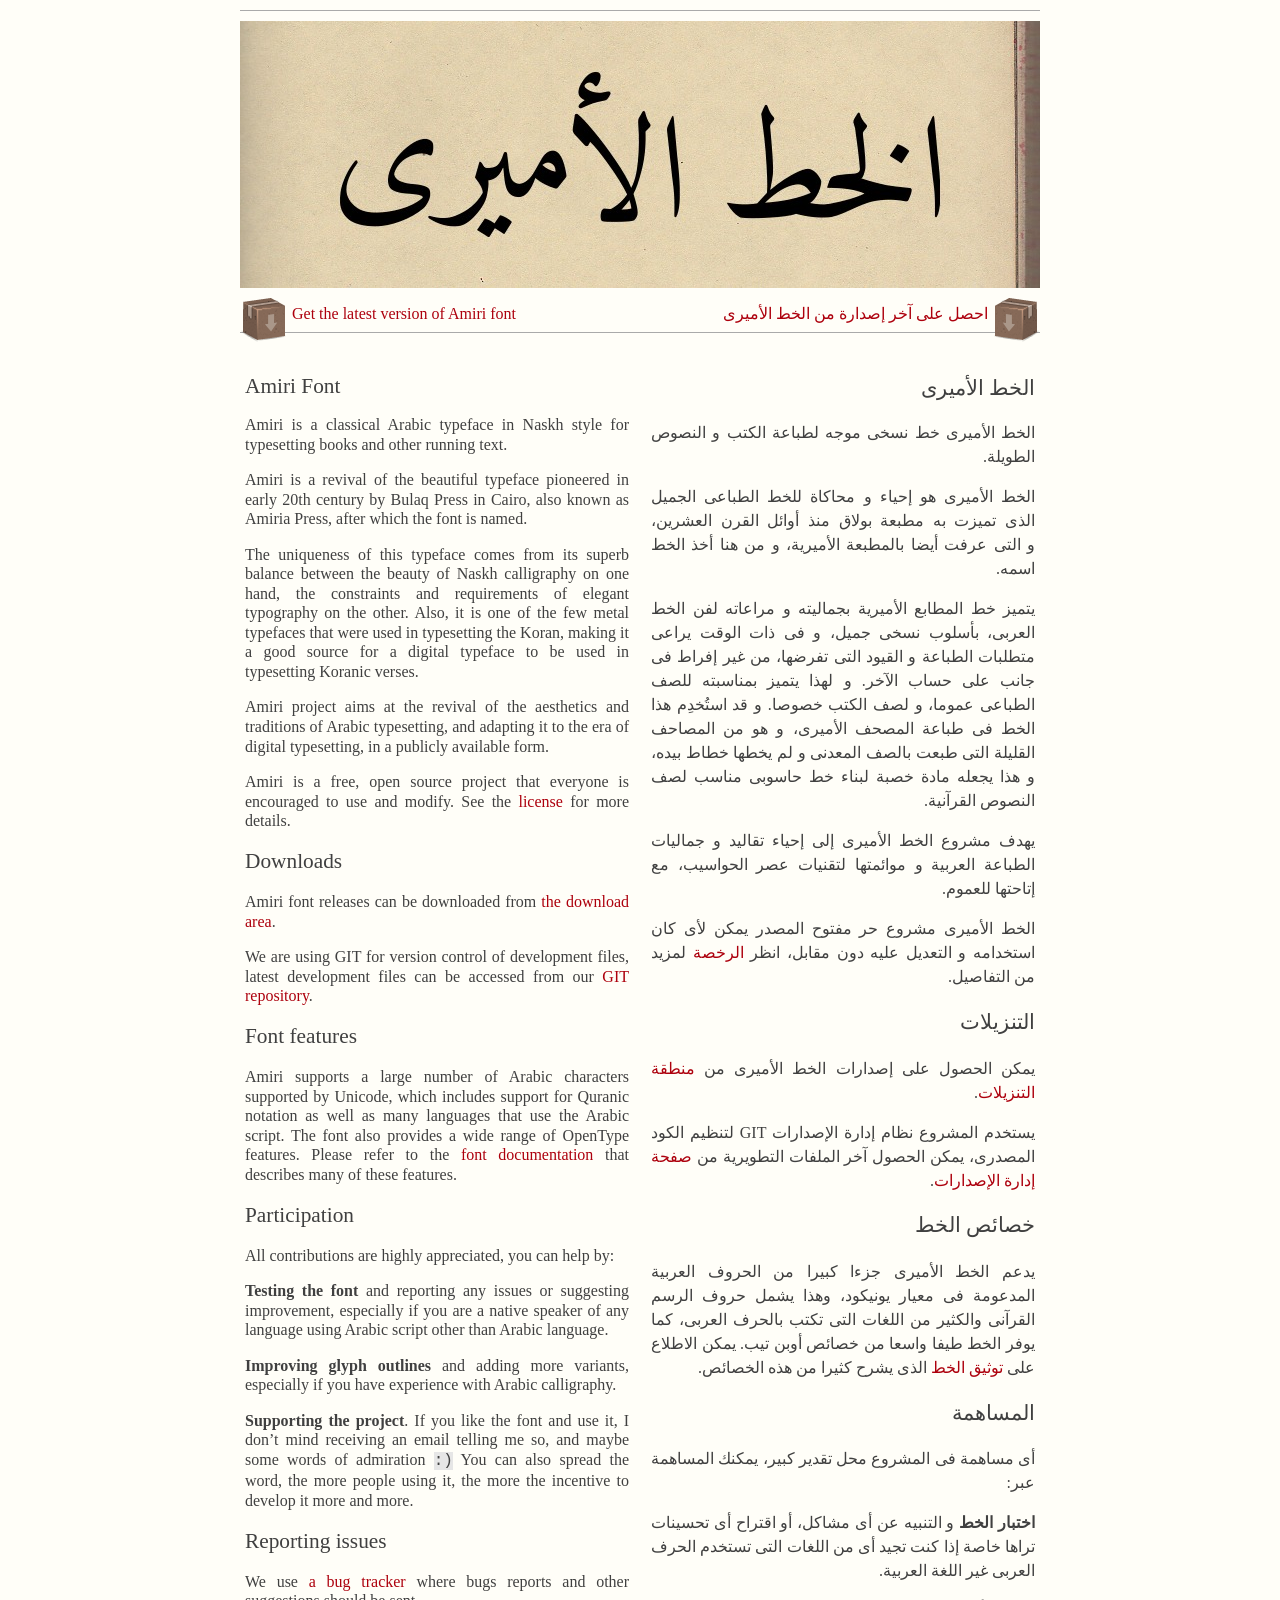
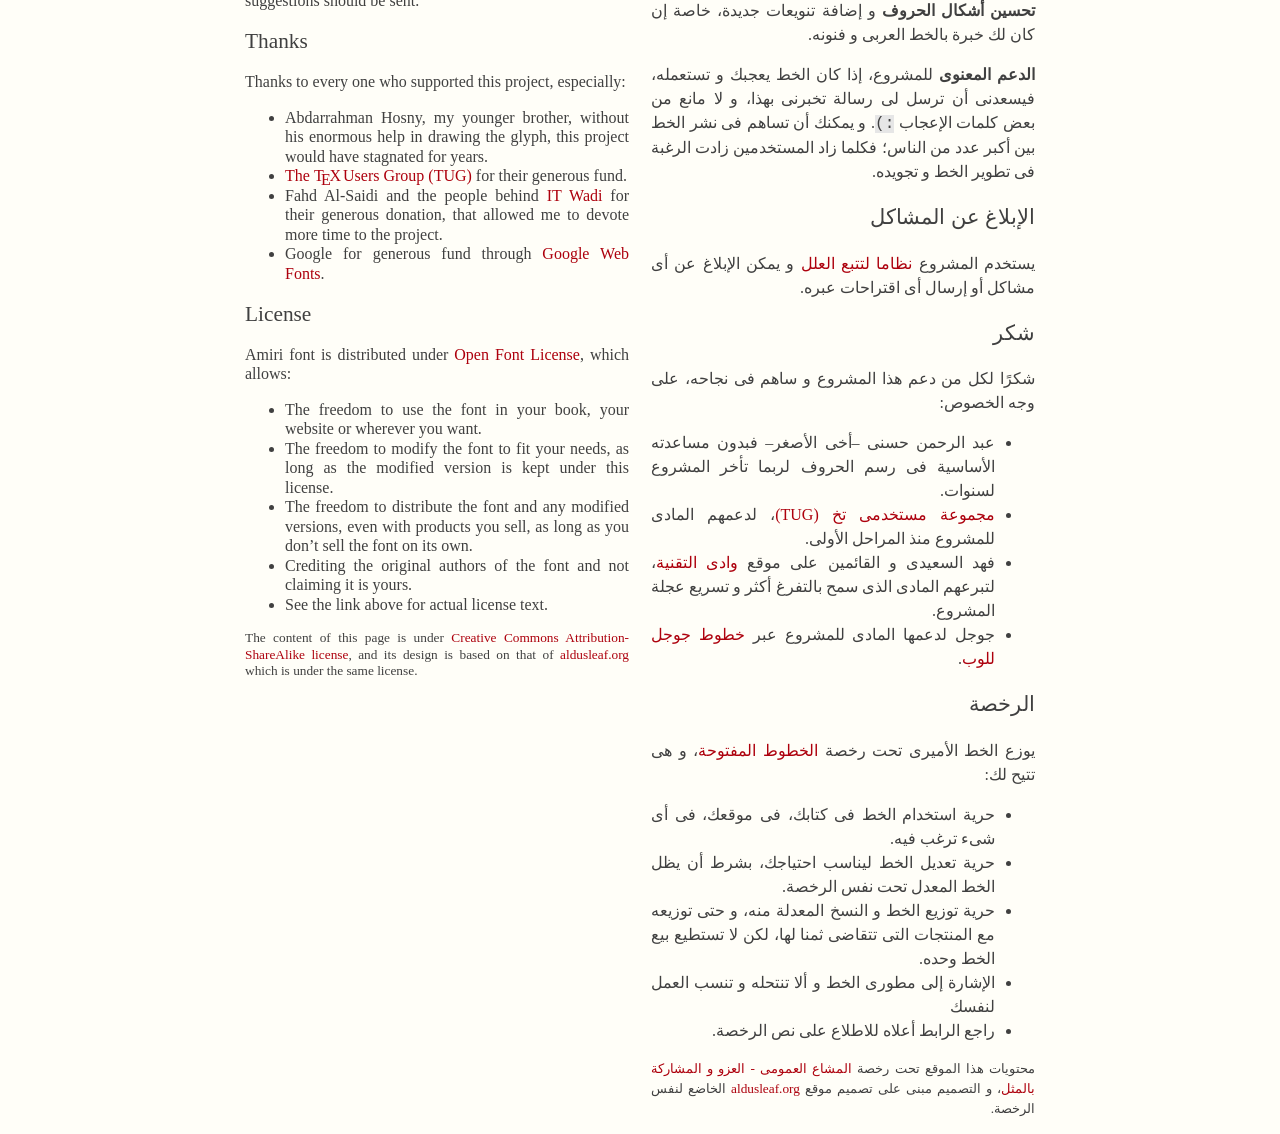
==== commit 387b5fe3: "Link do documentation" ====
--- a/index.html
+++ b/index.html
@@ -11,13 +11,13 @@
   <body>
     <div class="banner">
       <p class="ar" lang="ar">
-        <a href="https://github.com/alif-type/amiri-font/releases/latest">
+        <a href="https://github.com/alif-type/amiri/releases/latest">
           <img align="middle" src="download.png" alt="نزّل"/>
           احصل على آخر إصدارة من الخط الأمیری
         </a>
       </p>
       <p class="en">
-        <a href="https://github.com/alif-type/amiri-font/releases/latest">
+        <a href="https://github.com/alif-type/amiri/releases/latest">
           <img align="middle" src="download.png" alt="Download"/>
           Get the latest version of Amiri font
         </a>
@@ -48,11 +48,18 @@
 
       <h2>التنزیلات</h2>
       <p>یمكن الحصول على إصدارات الخط الأمیری من
-      <a href="https://github.com/alif-type/amiri-font/releases">منطقة التنزیلات</a>.</p>
+      <a href="https://github.com/alif-type/amiri/releases">منطقة التنزیلات</a>.</p>
 
       <p>یستخدم المشروع نظام إدارة الإصدارات GIT لتنظیم الكود المصدری، یمكن
       الحصول آخر الملفات التطویریة من
-      <a href="https://github.com/alif-type/amiri-font">صفحة إدارة الإصدارات</a>.</p>
+      <a href="https://github.com/alif-type/amiri">صفحة إدارة الإصدارات</a>.</p>
+
+      <h2>خصائص الخط</h2>
+      <p>یدعم الخط الأمیری جزءا كبیرا من الحروف العربیة المدعومة فی معیار
+      یونیكود، وهذا یشمل حروف الرسم القرآنی والكثیر من اللغات التی تكتب بالحرف
+      العربی، كما یوفر الخط طیفا واسعا من خصائص أوبن تیب. یمكن الاطلاع على
+      <a href="/documentation/Documentation-Arabic.html"> توثیق الخط</a> الذی
+      یشرح كثیرا من هذه الخصائص.</p>
 
       <h2>المساهمة</h2>
       <p>أی مساهمة فی المشروع محل تقدیر كبیر، یمكنك المساهمة عبر:</p>
@@ -71,7 +78,7 @@
 
       <h2>الإبلاغ عن المشاكل</h2>
       <p>یستخدم المشروع
-      <a href="https://github.com/alif-type/amiri-font/issues">نظاما لتتبع العلل</a>
+      <a href="https://github.com/alif-type/amiri/issues">نظاما لتتبع العلل</a>
       و یمكن الإبلاغ عن أی مشاكل أو إرسال أی اقتراحات عبره.</p>
 
       <h2>شكر</h2>
@@ -136,13 +143,21 @@
 
       <h2>Downloads</h2>
       <p>Amiri font releases can be downloaded from
-      <a href="https://github.com/alif-type/amiri-font/releases">the download area</a>.
+      <a href="https://github.com/alif-type/amiri/releases">the download area</a>.
       </p>
 
       <p>We are using GIT for version control of development files, latest
       development files can be accessed from our
-      <a href="https://github.com/alif-type/amiri-font">GIT repository</a>.
-      </p>
+      <a href="https://github.com/alif-type/amiri">GIT repository</a>.
+      </p>
+
+      <h2>Font features</h2>
+      <p>Amiri supports a large number of Arabic characters supported by
+      Unicode, which includes support for Quranic notation as well as many
+      languages that use the Arabic script. The font also provides a wide range
+      of OpenType features. Please refer to the
+      <a href="/documentation/Documentation-Arabic.html">font documentation</a>
+      that describes many of these features.</p>
 
       <h2>Participation</h2>
 
@@ -163,7 +178,7 @@
 
       <h2>Reporting issues</h2>
       <p>We use
-      <a href="https://github.com/alif-type/amiri-font/issues">a bug tracker</a>
+      <a href="https://github.com/alif-type/amiri/issues">a bug tracker</a>
       where bugs reports and other suggestions should be sent.</p>
 
       <h2>Thanks</h2>
